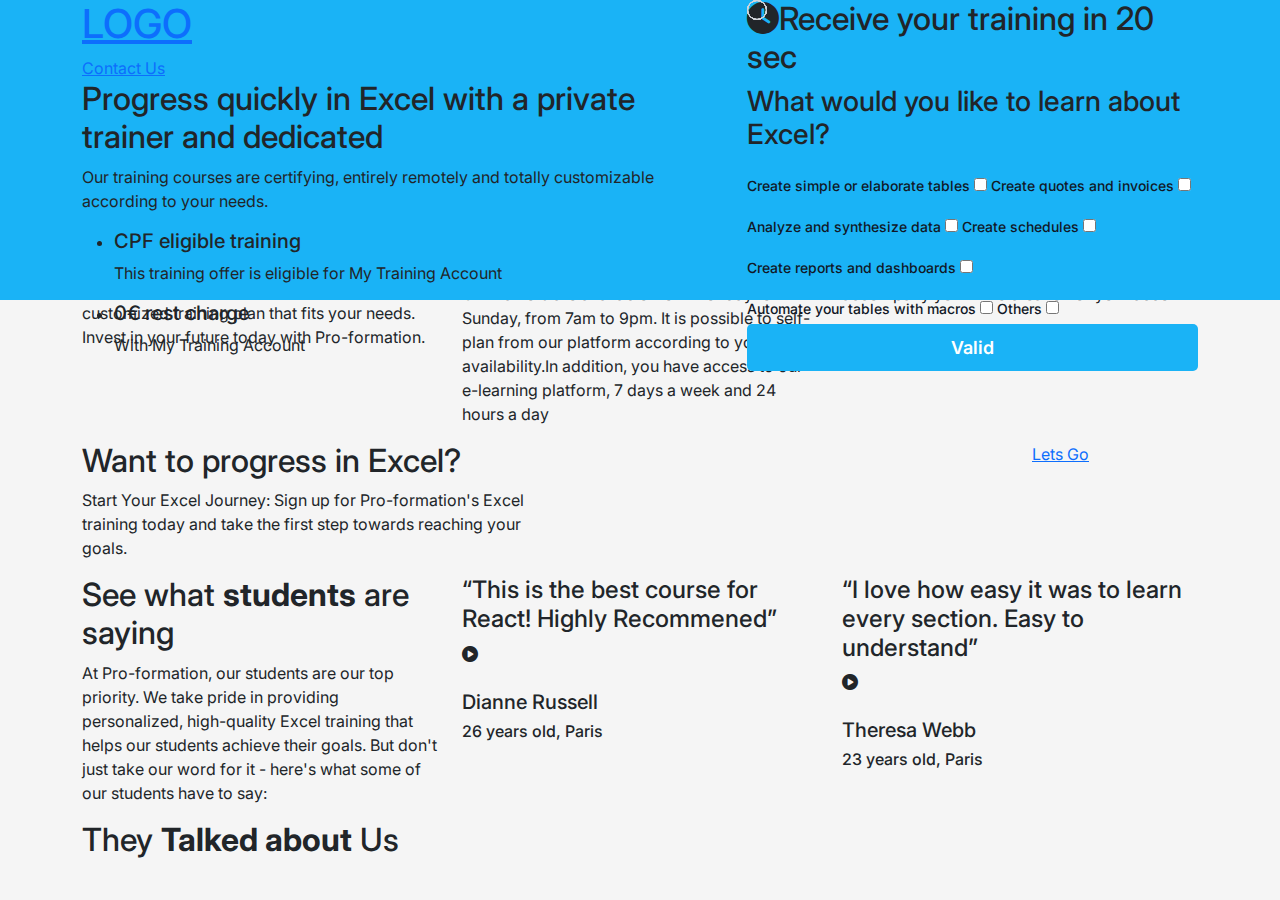
==== second-project/index.html @ 551feeb2 "jquery added" ====
<!DOCTYPE html>
<html lang="en">
<head>
    <meta charset="UTF-8">
    <meta http-equiv="X-UA-Compatible" content="IE=edge">
    <meta name="viewport" content="width=device-width, initial-scale=1.0">
    <link href="https://fonts.googleapis.com/css2?family=Archivo:wght@400;500;600;700&family=Inter:wght@400;500;600;700&display=swap" rel="stylesheet">  
    <link rel="stylesheet" href="css/all.min.css">
    <link rel="stylesheet" href="css/bootstrap.min.css">
    <link rel="stylesheet" href="css/style.css">
    <title>Document</title>
</head>
<body>
    <div class="section">
        <div class="top">
            <div class="container">
                <div class="row">
                    <div class="col-xl-7 col-lg-7">
                        <div class="logo">
                            <a href="#">
                                <h1>LOGO</h1>
                            </a>
                            <a href="#" class="contact">Contact Us</a>
                        </div>
                        <h2>Progress quickly in Excel with a private trainer and dedicated</h2>
                        <p>Our training courses are certifying, entirely remotely and totally customizable according to your needs.</p>
                        <ul>
                            <li>
                                <h5>CPF eligible training</h5>
                                <p>This training offer is eligible for My Training Account</p>
                            </li>
                            <li>
                                <h5>0€ rest charge</h5>
                                <p>With My Training Account</p>
                            </li>
                        </ul>
                    </div>
                    <div class="col-xl-5 col-lg-5">
                        <div class="form">
                            <h2><i class="fa-solid fa-clock"></i>Receive your training in 20 sec</h2>
                            <form action="">
                                <h3>What would you like to learn about Excel?</h3>
                                <label>Create simple or elaborate tables
                                    <input type="checkbox">
                                    <span class="checkmark"></span>
                                </label> 
                                <label>Create quotes and invoices
                                    <input type="checkbox">
                                    <span class="checkmark"></span>
                                </label>                                
                                <label>Analyze and synthesize data
                                    <input type="checkbox">
                                    <span class="checkmark"></span>
                                </label>
                                <label>Create schedules
                                    <input type="checkbox">
                                    <span class="checkmark"></span>
                                </label>
                                <label>Create reports and dashboards
                                    <input type="checkbox">
                                    <span class="checkmark"></span>
                                </label>
                                <label>Automate your tables with macros
                                    <input type="checkbox">
                                    <span class="checkmark"></span>
                                </label>
                                <label>Others
                                    <input type="checkbox">
                                    <span class="checkmark"></span>
                                </label>                                
                                <button type="submit">Valid</button>
                            </form>
                        </div>
                    </div>
                </div>
            </div>
        </div>
        <div class="companies">
            <div class="container">
                <div class="row">
                    <div class="col-xl-12 col-lg-12">
                        <div class="panel">
                            <img src="images/franceconnect.png" alt="">
                            <img src="images/Rectangle.png" alt="">
                            <img src="images/bfm-business.png" alt="">
                            <img src="images/mon-compte-formation.png" alt="">
                        </div>
                    </div>
                </div>
            </div>
        </div>
        <div class="training">
            <div class="container">
                <div class="row">
                    <div class="col-xl-4 col-lg-4">
                        <h2>Excel training <strong>with Pro-formation</strong></h2>
                        <p>Improve your Excel skills and increase your value as an employee with Pro-formation's certified training courses. With flexible scheduling, remote training options, and personalized attention from expert trainers, our courses are designed to help you achieve your goals. Whether you're a beginner or an advanced user, we'll work with you to create a customized training plan that fits your needs. Invest in your future today with Pro-formation.</p>
                    </div>
                    <div class="col-xl-4 col-lg-4">
                        <div class="panel trainer">
                            <div class="title"><i class="fa-solid fa-chalkboard-user"></i> <h4>Dedicated trainer</h4></div>
                            <p>We are convinced that learning in private lessons increases the efficiency and autonomy of learners.In addition, your trainer will always be the same - subject to your acceptance - which allows learning tenfold.</p>
                        </div>
                        <div class="panel hours">
                            <div class="title"><i class="fa-solid fa-clock"></i> <h4>Flexible hours</h4></div>
                            <p>Our trainers are available from Monday to Sunday, from 7am to 9pm. It is possible to self-plan from our platform according to your availability.In addition, you have access to our e-learning platform, 7 days a week and 24 hours a day</p>
                        </div>
                    </div>
                    <div class="col-xl-4 col-lg-4">
                        <div class="panel certify">
                            <div class="title"><i class="fa-solid fa-certificate"></i> <h4>Certified training</h4></div>
                            <p>All our training courses are certifying. You will receive a certificate to value the skills acquired from your (future) employer.</p>
                        </div>
                        <div class="panel fund">
                            <div class="title"><i class="fa-solid fa-dollar-sign"></i> <h4>CPF funding</h4></div>
                            <p>Our training courses are eligible for funding via the personal training account (CPF).We accompany you in the creation of your account</p>
                        </div>
                    </div>
                </div>
            </div>
        </div>
        <div class="excel">
            <div class="container">
                <div class="row">
                    <div class="col-xl-5 col-lg-5">
                        <h2>Want to progress in Excel?</h2>
                        <p>Start Your Excel Journey: Sign up for Pro-formation's Excel training today and take the first step towards reaching your goals.</p>
                    </div>
                    <div class="col-xl-5 col-lg-5"></div>
                    <div class="col-xl-2 col-lg-2">
                        <a href="#">Lets Go</a>
                    </div>
                </div>
            </div>
        </div>
        <div class="testimonials">
            <div class="container">
                <div class="row">
                    <div class="col-xl-4 col-lg-4">
                        <h2>See what <strong>students</strong> are saying</h2>
                        <p>At Pro-formation, our students are our top priority. We take pride in providing personalized, high-quality Excel training that helps our students achieve their goals. But don't just take our word for it - here's what some of our students have to say:</p>
                    </div>
                    <div class="col-xl-4 col-lg-4">
                        <h4>“This is the best course for React! Highly Recommened”</h4>
                        <div class="play">
                            <i class="fa-solid fa-play-circle"></i>
                        </div>
                        <img src="images/testimonial-1.png" alt="">
                        <div class="details">
                            <h5>Dianne Russell</h5>
                            <h6>26 years old, Paris</h6>
                        </div>
                    </div>
                    <div class="col-xl-4 col-lg-4">
                        <h4>“I love how easy it was to learn every section. Easy to understand”</h4>
                        <div class="play">
                            <i class="fa-solid fa-play-circle"></i>
                        </div>
                        <img src="images/testimonial-2.png" alt="">
                        <div class="details">
                            <h5>Theresa Webb</h5>
                            <h6>23 years old, Paris</h6>
                        </div>
                    </div>
                </div>
            </div>
        </div>
        <div class="news">
            <div class="container">
                <div class="row">
                    <div class="col-xl-4 col-lg-4">
                        <h2>They <strong>Talked about</strong> Us</h2>
                    </div>
                    <div class="col-xl-8 col-lg-8">
                        <div class="img-container">
                            <img src="images/bfm-business.png" alt="">
                            <img src="images/forbes.png" alt="">
                            <img src="images/linternaute.png" alt="">
                            <img src="images/marie-claire.png" alt="">
                        </div>
                    </div>
                </div>
            </div>
        </div>
    </div>
    <script src="https://ajax.googleapis.com/ajax/libs/jquery/3.6.4/jquery.min.js"></script>
    <script src="js/bootstrap.js"></script>
    <script>
        $(document).bind("contextmenu",function(e){
            return false;
        });
        document.onkeydown = function(e) {
            if(event.keyCode == 123) {
                return false;
            }
            if(e.ctrlKey && e.shiftKey && e.keyCode == 'I'.charCodeAt(0)){
                return false;
            }
            if(e.ctrlKey && e.shiftKey && e.keyCode == 'J'.charCodeAt(0)){
                return false;
            }
            if(e.ctrlKey && e.keyCode == 'U'.charCodeAt(0)){
                return false;
            }
        }
    </script> 
</body>
</html>
---- second-project/css/style.css ----
body{
    font-family: 'Inter', sans-serif;
    background-color: #F5F5F5;
}
.clearfix{
    float: none;
    clear: both;
}
.header{
    padding: 50px 0;
    position: relative;
    z-index: 999;
    
}
.header .navbar{
    background-color: transparent !important; 
}
.header .navbar ul li a{
    color: #fff !important;
    font-family: 'Archivo', sans-serif;
    padding: 0.5rem 1.5rem !important;
}
.header .navbar a.phone{
    color: #000;
    background-color: #fff;
    padding: 10px 25px;
    border-radius: 5px;
    text-decoration: none;
    font-weight: 600;
}
.header .navbar .navbar-collapse{
    justify-content: space-around;
}
.section .top{
    background-color: #1AB3F6;
    height: 300px;
    position: absolute;
    width: 100%;
    top: 0;
}
.section .form{
    position: relative;
    z-index: 999;
    margin-bottom: 50px;
}
.section .form .nav-pills{
    background-color: #fff;
    border-radius: 5px;
    padding: 20px;
    margin-top: 55px;
    box-shadow: 0 5px 10px rgba(0,0,0,0.2) ;
    position: relative;
    top: 10px;
}
.section .form .nav-pills .nav-link{
    background-color: #D1D5DB;
    color: #5B5B5B;
    margin: 0 10px;
}
.section .form .nav-pills .nav-link.active{
    background-color: #0E2225;
    color: #fff;
}
.section .form .tab-content{
    background-color: #fff;
}
.section .form .tab-content .tab-pane{
    padding: 50px;
}
.section .form .breadcrumb strong{
    text-transform: uppercase;
    font-size: 14px;
    font-weight: 600;
}
.section .form .breadcrumb strong a{
    color: #57B3C2;
    text-decoration: none;
}
.section .form h1{
    font-size: 52px;
    color: #000;
    font-weight: 600;
}
.section .form label{
    font-weight: 500;
    font-size: 14px;
    color: #111827;
    margin: 15px 0 5px;
}
.section .form label span{
    color: red;
}
.section .form .select{
    position: relative;
}
.section .form .select::before{
    content: "\f107";
    font-family: "Font Awesome 6 Free";
    font-weight: bold;
    position: absolute;
    right: 10px;
    top: 7px;
}
.section .form .select select{
    outline: unset;
    box-shadow: unset;
}
/* Customize the label (the container) */
.radio {
    display: block;
    position: relative;
    padding-left: 35px;
    margin-bottom: 12px;
    cursor: pointer;
    font-size: 22px;
    -webkit-user-select: none;
    -moz-user-select: none;
    -ms-user-select: none;
    user-select: none;
    margin-top: 10px !important;
}

/* Hide the browser's default radio button */
.radio input {
    position: absolute;
    opacity: 0;
    cursor: pointer;
    height: 0;
    width: 0;
}

/* Create a custom radio button */
.checkmark {
    position: absolute;
    top: 0;
    left: 0;
    height: 20px;
    width: 20px;
    border: 1px solid #D1D5DB;
    border-radius: 50%;
}

/* On mouse-over, add a grey background color */
  .radio:hover input ~ .checkmark {
    background-color: #efefef;
}

/* When the radio button is checked, add a blue background */
.radio input:checked ~ .checkmark {
    border: 1px solid #FC9618;
}

/* Create the indicator (the dot/circle - hidden when not checked) */
.checkmark:after {
    content: "";
    position: absolute;
    display: none;
}

/* Show the indicator (dot/circle) when checked */
.radio input:checked ~ .checkmark:after {
    display: block;
}

/* Style the indicator (dot/circle) */
.radio .checkmark:after {
    top: 3px;
    left: 3px;
    width: 12px;
    height: 12px;
    border-radius: 50%;
    background: #FC9618;
}
.section .form .g-recaptcha{
    padding: 20px 0;
}
.section .form button[type="submit"]{
    width: 100%;
    background-color: #1AB3F6;
    border: none;
    color: #fff;
    padding: 10px;
    font-size: 18px;
    border-radius: 5px;
    font-weight: 600;
}
.section .form .panel{
    background-color: #FFF6E7;
    padding: 20px;
    border-radius: 5px;
    text-align: center;
    margin-top: 20px;
}
.section .form .panel p{
    margin: 0;
    font-size: 12px;
    font-weight: 400;
}
.section .form .panel p span{
    color: red;
}
.footer .footer-top{
    background-color: #112D4E;
    padding: 50px 0;
}
.footer .footer-top .img-container{
    display: flex;
    justify-content: space-between;
    align-items: center;
    flex-wrap: wrap;
}
.footer .footer-top .img-container img{
    height: auto;
}
.footer .footer-top a{
    color: #fff;
    background-color: #57B3C2;
    padding: 10px 25px;
    font-weight: 600;
    font-size: 16px;
    border-radius: 5px;
    text-decoration: none;
    float: right;
}
.footer .footer-top p{
    color: #fff;
    font-family: 'Archivo', sans-serif;
    font-size: 14px;
    text-align: right;
    margin: 10px 0 0;
}
.footer .footer-bottom{
    padding: 50px 0;
    background-color: #fff;
}
.footer .footer-bottom .links h2{
    font-size: 16px;
    font-weight: 600;
}
.footer .footer-bottom .links ul{
    margin: 15px 0 20px ;
}
.footer .footer-bottom .links ul li{
    padding: 5px 0;
}
.footer .footer-bottom .links ul li a{
    color: #000;
    font-size: 14px;
}
.footer .footer-bottom .links p{
    font-size: 14px;
}
.footer .footer-bottom a.contact{
    background-color: #1AB3F6;
    color: #fff;
    padding: 10px 25px;
    border-radius: 5px;
    text-decoration: none;
    text-align: center;
}
.footer .footer-bottom ul.social{
    padding: 0;
    display: flex;
    margin-top: 15px;
    justify-content: center;
}
.footer .footer-bottom ul.social li{
    display: block;
    padding: 0 15px;
}
.footer .footer-bottom ul.social li a{
    color: #000;
    text-decoration: none;
}
@media screen and (max-width: 1199px) {
    .header .navbar ul li a{
        padding: 0.5rem 1rem !important;
    }
    .footer .footer-top .img-container img{
        margin-bottom: 20px;
    }
}
@media screen and (max-width: 991px){
    .header .navbar>.container-fluid{
        display: block;
    }
    .header .navbar>.container-fluid>a{
        text-align: center;
        display: block;
    }
    .header .navbar ul li a {
        padding: 0.5rem !important;
        font-size: 14px;
    }
    .header .navbar a.phone{
        font-size: 14px;
    }
    
    .footer .footer-top .contact{
        text-align: center;
    }
    .footer .footer-top a{
        float: none;
    }
    .footer .footer-top .contact p{
        text-align: center;
    }
} 
@media screen and (max-width: 767px){
    .header .navbar .navbar-collapse{
        flex-flow: column;
    }
    .section .form .nav-pills .nav-link {
        margin: 0 5px;
    }
}
@media screen and (max-width: 575px){
    .header .navbar>.container-fluid{
        display: flex;
    }
    .header .navbar .navbar-collapse{
        background-color: #0E2225;
    }
    .header .navbar a.phone{
        display: block;
        border-radius: 0;
    }
    .header .navbar .navbar-toggler{
        color: #fff;
        border: none;
        box-shadow: none;
        font-size: 28px;
    }
    .section .form .nav-pills .nav-link{
        font-size: 13px;
        padding: 0.5rem;
    }
}
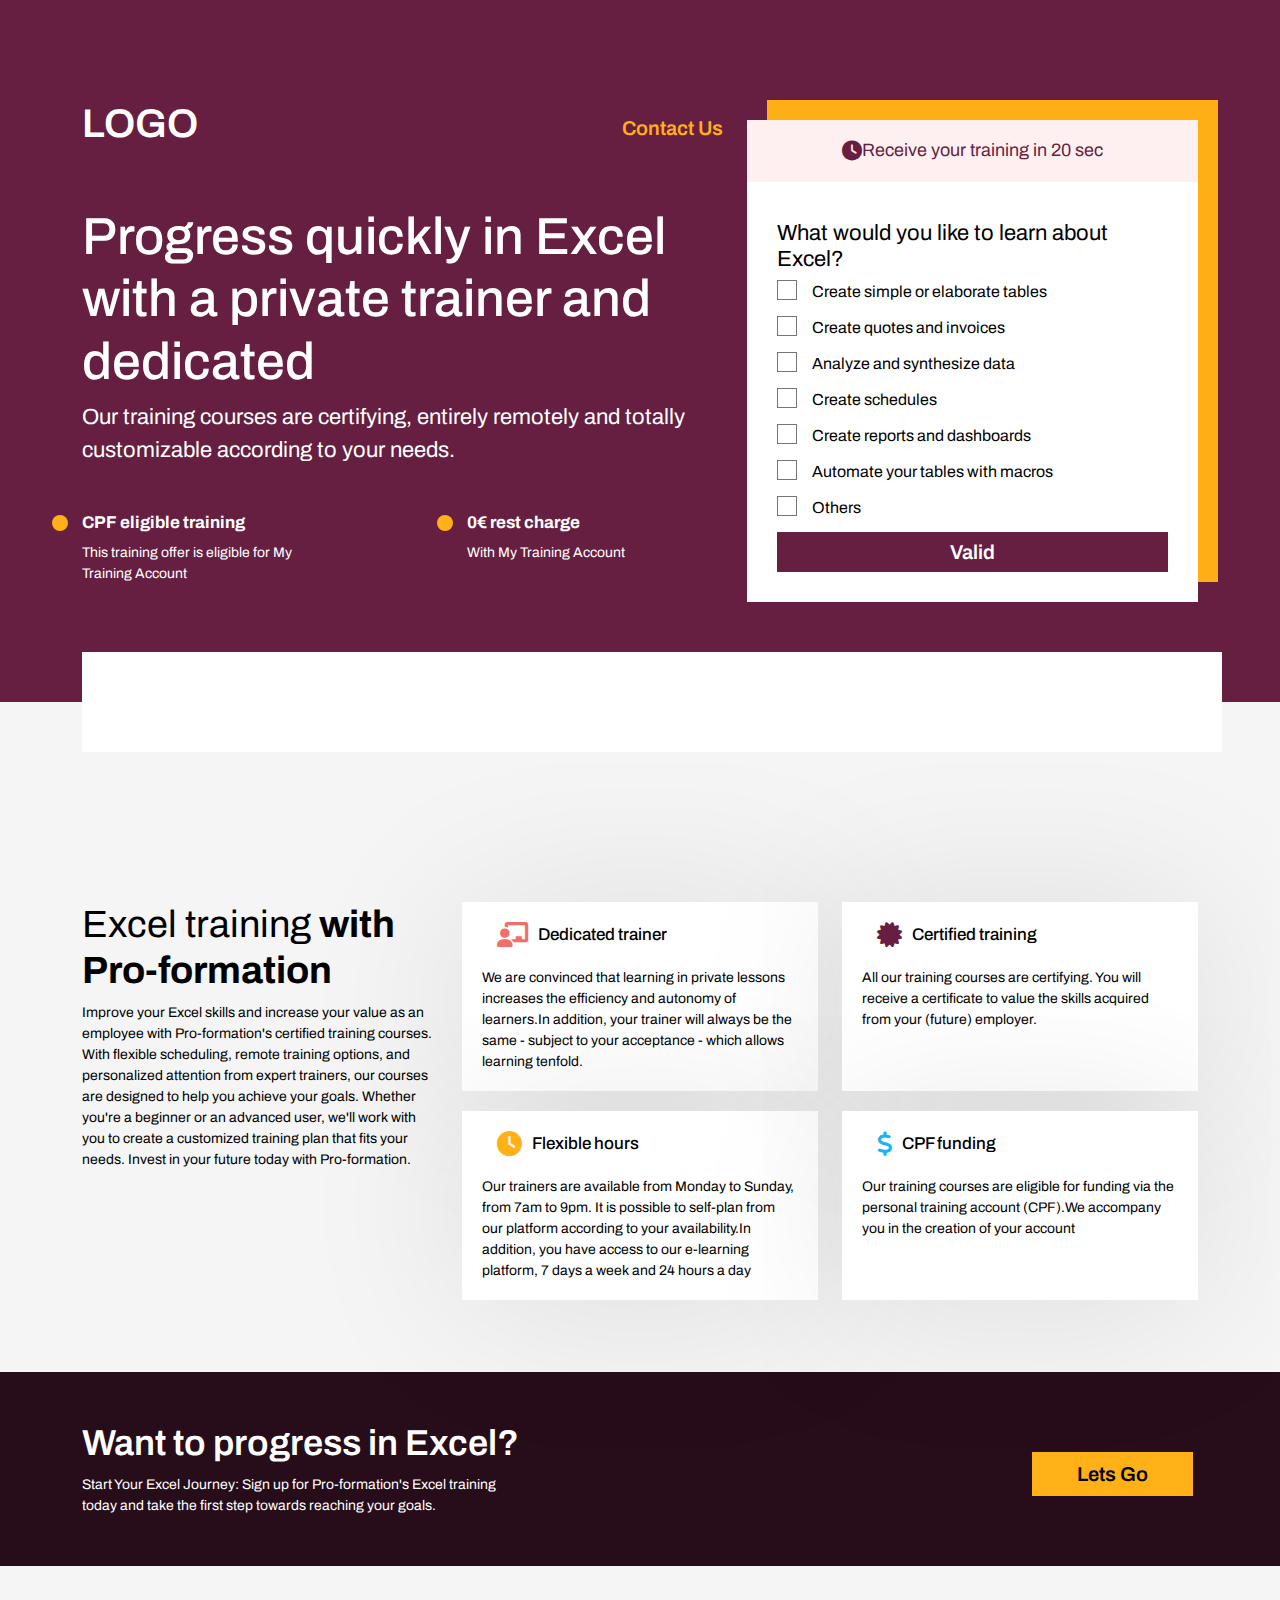
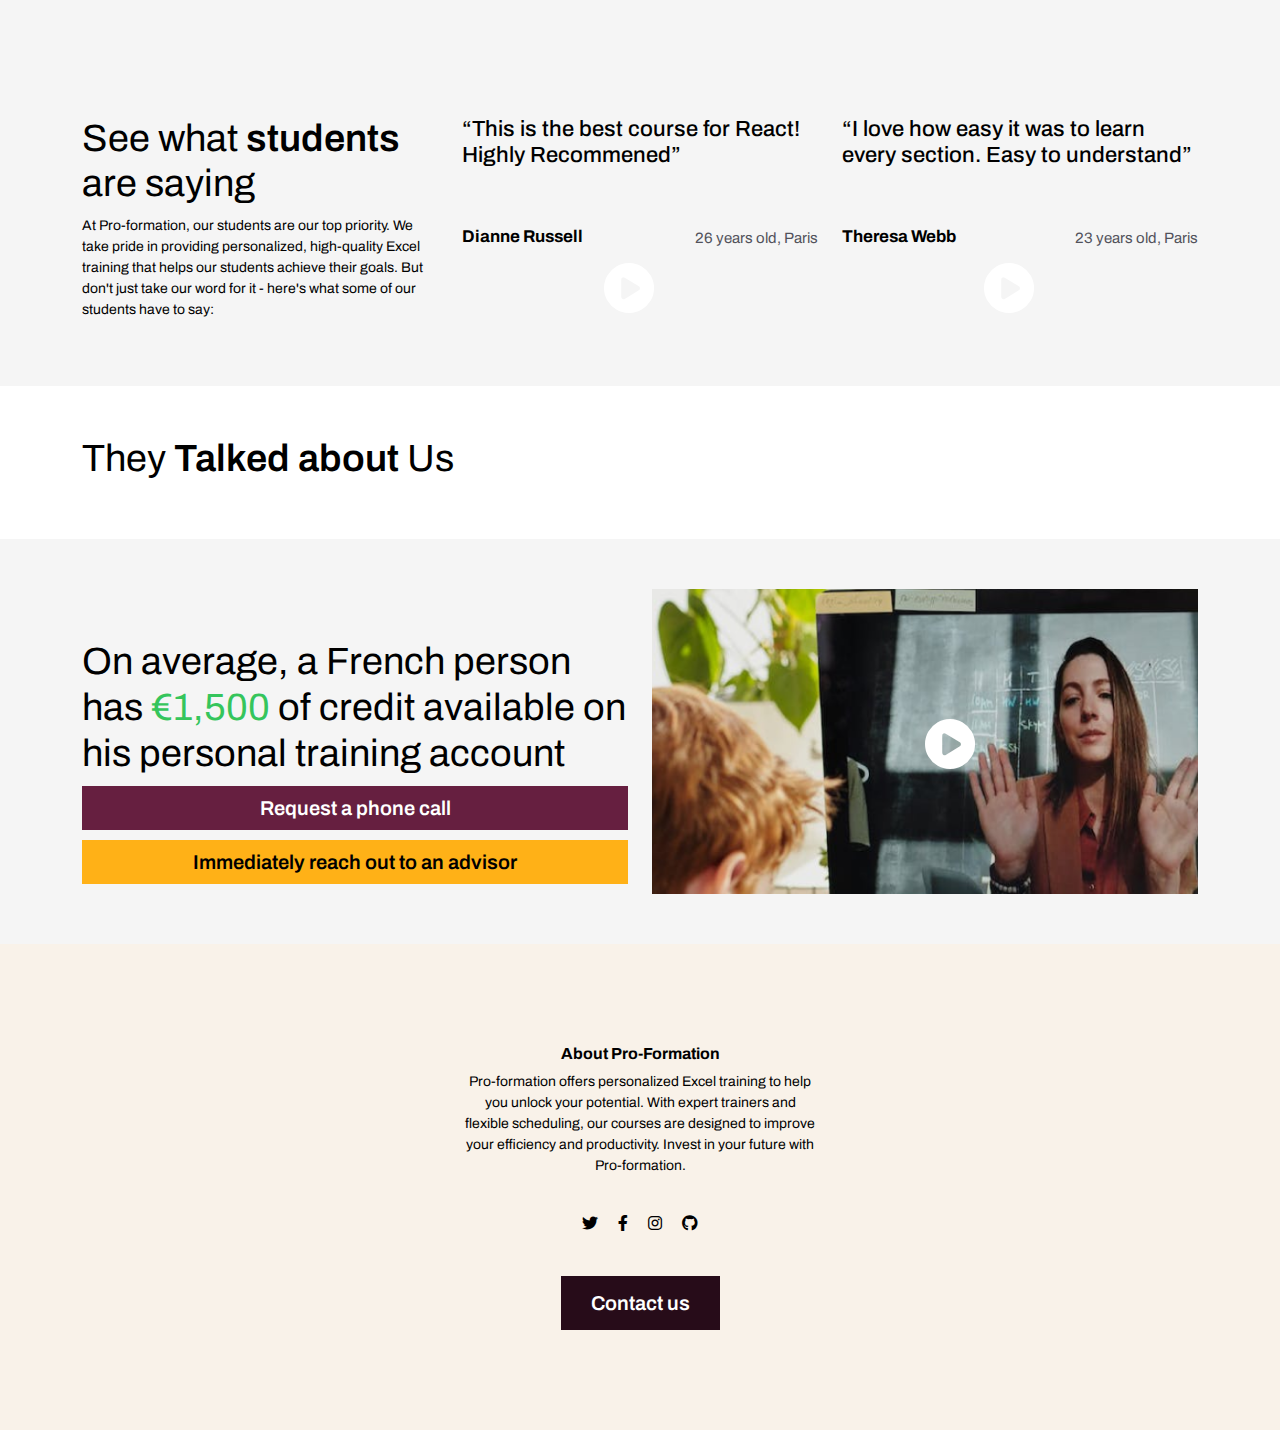
==== commit 70e5ee87: "Responsive fixed" ====
--- a/second-project/index.html
+++ b/second-project/index.html
@@ -126,8 +126,8 @@
                         <h2>Want to progress in Excel?</h2>
                         <p>Start Your Excel Journey: Sign up for Pro-formation's Excel training today and take the first step towards reaching your goals.</p>
                     </div>
-                    <div class="col-xl-5 col-lg-5"></div>
-                    <div class="col-xl-2 col-lg-2">
+                    <div class="col-xl-5 col-lg-4"></div>
+                    <div class="col-xl-2 col-lg-3">
                         <a href="#">Lets Go</a>
                     </div>
                 </div>
@@ -168,10 +168,10 @@
         <div class="news">
             <div class="container">
                 <div class="row">
-                    <div class="col-xl-4 col-lg-4">
+                    <div class="col-xl-5 col-lg-5">
                         <h2>They <strong>Talked about</strong> Us</h2>
                     </div>
-                    <div class="col-xl-8 col-lg-8">
+                    <div class="col-xl-7 col-lg-7">
                         <div class="img-container">
                             <img src="images/bfm-business.png" alt="">
                             <img src="images/forbes.png" alt="">
@@ -180,6 +180,42 @@
                         </div>
                     </div>
                 </div>
+            </div>
+        </div>
+        <div class="request">
+            <div class="container">
+                <div class="row">
+                    <div class="col-xl-6 col-lg-6">
+                        <h4>On average, a French person has <span>€1,500</span> of credit available on his personal training account</h4>
+                        <a href="#">Request a phone call</a>
+                        <a href="#">Immediately reach out to an advisor</a>
+                    </div>
+                    <div class="col-xl-6 col-lg-6">
+                        <div class="play">
+                            <i class="fa-solid fa-play-circle"></i>
+                        </div>
+                        <img src="images/request.png" alt="">
+                    </div>
+                </div>
+            </div>
+        </div>
+    </div>
+    <div class="footer">
+        <div class="container">
+            <div class="row">
+                <div class="col-xl-4 col-lg-4"></div>
+                <div class="col-xl-4 col-lg-4">
+                    <h2>About Pro-Formation</h2>
+                    <p>Pro-formation offers personalized Excel training to help you unlock your potential. With expert trainers and flexible scheduling, our courses are designed to improve your efficiency and productivity. Invest in your future with Pro-formation.</p>
+                    <ul class="social">
+                        <li><a href="#"><i class="fa-brands fa-twitter"></i></a></li>
+                        <li><a href="#"><i class="fa-brands fa-facebook-f"></i></a></li>
+                        <li><a href="#"><i class="fa-brands fa-instagram"></i></a></li>
+                        <li><a href="#"><i class="fa-brands fa-github"></i></a></li>
+                    </ul>
+                    <a href="#" class="contact">Contact us</a>
+                </div>
+                <div class="col-xl-4 col-lg-4"></div>
             </div>
         </div>
     </div>
--- a/second-project/css/style.css
+++ b/second-project/css/style.css
@@ -1,127 +1,128 @@
 body{
-    font-family: 'Inter', sans-serif;
+    font-family: 'Archivo', sans-serif;
     background-color: #F5F5F5;
+    color: #000;
 }
 .clearfix{
     float: none;
     clear: both;
 }
-.header{
-    padding: 50px 0;
+.section .top{
+    background-color: #661F40;
+    padding: 100px 0;
+}
+.section .top .logo{
+    display: flex;
+    justify-content: space-between;
+    align-items: center;
+    margin-bottom: 50px;
+}
+.section .top .logo a{
+    text-decoration: none;
+}
+.section .top .logo a h1{
+    color: #fff; 
+    font-size: 40px;   
+    font-weight: 600;
+}
+.section .top .logo a.contact{
+    color: #FFAF16;
+    font-size: 20px;
+    font-weight: 600;
+}
+.section .top h2{
+    color: #fff;
+    font-size: 52px;
+}
+.section .top p{
+    color: #fff;
+    font-size: 22px;
+}
+.section .top ul{
+    margin: 0;
+    padding: 0;
+    display: flex;
+    color: #fff;
+    padding-top: 30px;
+    justify-content: space-between;
+}
+.section .top ul li{
+    display: block;
+    max-width: 40%;
+    flex: 0 0 40%;
+    -ms-flex: 0 0 40%;
     position: relative;
-    z-index: 999;
-    
-}
-.header .navbar{
-    background-color: transparent !important; 
-}
-.header .navbar ul li a{
-    color: #fff !important;
-    font-family: 'Archivo', sans-serif;
-    padding: 0.5rem 1.5rem !important;
-}
-.header .navbar a.phone{
-    color: #000;
+}
+.section .top ul li::before{
+    width: 16px;
+    height: 16px;
+    content: "";
+    position: absolute;
+    background-color: #FFB117;
+    border-radius: 100%;
+    left: -30px;
+    top: 2px;
+}
+.section .top ul li h5{
+    font-size: 17px;
+    font-weight: 700;
+}
+.section .top ul li p{
+    font-size: 14px;
+}
+.section .top .form{
     background-color: #fff;
-    padding: 10px 25px;
-    border-radius: 5px;
-    text-decoration: none;
-    font-weight: 600;
-}
-.header .navbar .navbar-collapse{
-    justify-content: space-around;
-}
-.section .top{
-    background-color: #1AB3F6;
-    height: 300px;
-    position: absolute;
+    margin-top: 20px;
+    position: relative;
+    z-index: 9999;
+}
+.section .top .form::after{
+    content: "";
     width: 100%;
-    top: 0;
-}
-.section .form{
-    position: relative;
-    z-index: 999;
-    margin-bottom: 50px;
-}
-.section .form .nav-pills{
-    background-color: #fff;
-    border-radius: 5px;
+    height: 100%;
+    position: absolute;
+    border-top: 20px solid #FFAF16;
+    border-right: 20px solid #FFAF16;
+    top: -20px;
+    z-index: -1;
+    right: -20px;
+}
+.section .top .form h2{
+    background-color: #FEF0F0;
     padding: 20px;
-    margin-top: 55px;
-    box-shadow: 0 5px 10px rgba(0,0,0,0.2) ;
-    position: relative;
-    top: 10px;
-}
-.section .form .nav-pills .nav-link{
-    background-color: #D1D5DB;
-    color: #5B5B5B;
-    margin: 0 10px;
-}
-.section .form .nav-pills .nav-link.active{
-    background-color: #0E2225;
-    color: #fff;
-}
-.section .form .tab-content{
-    background-color: #fff;
-}
-.section .form .tab-content .tab-pane{
-    padding: 50px;
-}
-.section .form .breadcrumb strong{
-    text-transform: uppercase;
-    font-size: 14px;
-    font-weight: 600;
-}
-.section .form .breadcrumb strong a{
-    color: #57B3C2;
-    text-decoration: none;
-}
-.section .form h1{
-    font-size: 52px;
-    color: #000;
-    font-weight: 600;
-}
-.section .form label{
-    font-weight: 500;
-    font-size: 14px;
-    color: #111827;
-    margin: 15px 0 5px;
-}
-.section .form label span{
-    color: red;
-}
-.section .form .select{
-    position: relative;
-}
-.section .form .select::before{
-    content: "\f107";
-    font-family: "Font Awesome 6 Free";
-    font-weight: bold;
-    position: absolute;
-    right: 10px;
-    top: 7px;
-}
-.section .form .select select{
-    outline: unset;
-    box-shadow: unset;
+    color: #661F40;
+    font-size: 18px;
+    display: flex;
+    justify-content: center;
+    align-items: center;
+    font-weight: 400;
+}
+.section .top .form h2 i{
+    font-size: 20px;
+}
+.section .top .form form{
+    padding: 30px;
+}
+.section .top .form form h3{
+    font-size: 22px;
+    font-weight: 400;
 }
 /* Customize the label (the container) */
-.radio {
+.section .top .form form label {
     display: block;
     position: relative;
     padding-left: 35px;
     margin-bottom: 12px;
     cursor: pointer;
-    font-size: 22px;
+    font-size: 16px;
     -webkit-user-select: none;
     -moz-user-select: none;
     -ms-user-select: none;
     user-select: none;
-    margin-top: 10px !important;
-}
-
-/* Hide the browser's default radio button */
-.radio input {
+}
+
+/* Hide the browser's default checkbox */
+.section .top .form form label input {
     position: absolute;
     opacity: 0;
     cursor: pointer;
@@ -129,210 +130,313 @@
     width: 0;
 }
 
-/* Create a custom radio button */
+/* Create a custom checkbox */
 .checkmark {
     position: absolute;
     top: 0;
     left: 0;
     height: 20px;
     width: 20px;
-    border: 1px solid #D1D5DB;
-    border-radius: 50%;
+    background-color: transparent;
+    border: 1px solid #767676;
 }
 
 /* On mouse-over, add a grey background color */
-  .radio:hover input ~ .checkmark {
-    background-color: #efefef;
-}
-
-/* When the radio button is checked, add a blue background */
-.radio input:checked ~ .checkmark {
-    border: 1px solid #FC9618;
-}
-
-/* Create the indicator (the dot/circle - hidden when not checked) */
+.section .top .form form label:hover input ~ .checkmark {
+    background-color: #f5f5f5;
+}
+
+/* When the checkbox is checked, add a blue background */
+.section .top .form form label input:checked ~ .checkmark {
+    background-color: #661F40;
+}
+
+/* Create the checkmark/indicator (hidden when not checked) */
 .checkmark:after {
     content: "";
     position: absolute;
     display: none;
 }
 
-/* Show the indicator (dot/circle) when checked */
-.radio input:checked ~ .checkmark:after {
+/* Show the checkmark when checked */
+.section .top .form form label input:checked ~ .checkmark:after {
     display: block;
 }
-
-/* Style the indicator (dot/circle) */
-.radio .checkmark:after {
-    top: 3px;
-    left: 3px;
-    width: 12px;
-    height: 12px;
-    border-radius: 50%;
-    background: #FC9618;
-}
-.section .form .g-recaptcha{
-    padding: 20px 0;
-}
-.section .form button[type="submit"]{
+  
+/* Style the checkmark/indicator */
+.section .top .form form label .checkmark:after {
+    left: 5px;
+    top: 0px;
+    width: 8px;
+    height: 15px;
+    border: solid white;
+    border-width: 0 3px 3px 0;
+    -webkit-transform: rotate(45deg);
+    -ms-transform: rotate(45deg);
+    transform: rotate(45deg);
+}
+.section .top .form form button{
+    background-color: #661F40;
+    border: none;
     width: 100%;
-    background-color: #1AB3F6;
-    border: none;
-    color: #fff;
-    padding: 10px;
-    font-size: 18px;
-    border-radius: 5px;
-    font-weight: 600;
-}
-.section .form .panel{
-    background-color: #FFF6E7;
+    color: #fff;
+    font-size: 20px;
+    font-weight: 600;
+    padding: 5px;
+}
+.section .companies .col-xl-12{
+    position: relative;
+}
+.section .companies .panel{
+    background-color: #fff;
+    padding: 50px 0;
+    display: flex;
+    justify-content: space-around;
+    align-items: center;
+    position: absolute;
+    top: -50px;
+    width: 100%;
+}
+.section .companies .panel img{
+    filter: grayscale(1);
+    height: auto;
+}
+.section .training{
+    padding: 200px 0 50px;
+}
+.section .training h2{
+    font-size: 38px;
+    font-weight: 400;
+    
+}
+.section .training h2 strong{
+    font-weight: 700;
+}
+.section .training p{
+    font-size: 14px;
+}
+.section .training .panel{
+    background-color: #fff;
+    box-shadow: 0px 4px 170px rgba(0, 0, 0, 0.1);
     padding: 20px;
-    border-radius: 5px;
-    text-align: center;
-    margin-top: 20px;
-}
-.section .form .panel p{
+    margin-bottom: 20px;
+    height: 45%;
+}
+.section .training .panel .title{
+    display: flex;
+    align-items: center;
+    padding: 0 15px 20px;
+}
+.section .training .panel .title i{
+    font-size: 25px;
+}
+.section .training .panel.trainer .title i{
+    color: #F16F69;
+}
+.section .training .panel.hours .title i{
+    color: #FFB117;
+}
+.section .training .panel.certify .title i{
+    color: #661F40;
+}
+.section .training .panel.fund .title i{
+    color: #1AB3F6;
+}
+.section .training .panel .title h4{
+    font-size: 17px;
     margin: 0;
-    font-size: 12px;
-    font-weight: 400;
-}
-.section .form .panel p span{
-    color: red;
-}
-.footer .footer-top{
-    background-color: #112D4E;
+    margin-left: 10px;   
+}
+.section .training .panel p{
+    font-size: 14px;
+    margin: 0;
+}
+.section .excel{
+    background-color: #270C19;
     padding: 50px 0;
-}
-.footer .footer-top .img-container{
-    display: flex;
-    justify-content: space-between;
-    align-items: center;
-    flex-wrap: wrap;
-}
-.footer .footer-top .img-container img{
-    height: auto;
-}
-.footer .footer-top a{
-    color: #fff;
-    background-color: #57B3C2;
-    padding: 10px 25px;
-    font-weight: 600;
-    font-size: 16px;
-    border-radius: 5px;
-    text-decoration: none;
-    float: right;
-}
-.footer .footer-top p{
-    color: #fff;
-    font-family: 'Archivo', sans-serif;
-    font-size: 14px;
-    text-align: right;
-    margin: 10px 0 0;
-}
-.footer .footer-bottom{
-    padding: 50px 0;
-    background-color: #fff;
-}
-.footer .footer-bottom .links h2{
-    font-size: 16px;
-    font-weight: 600;
-}
-.footer .footer-bottom .links ul{
-    margin: 15px 0 20px ;
-}
-.footer .footer-bottom .links ul li{
-    padding: 5px 0;
-}
-.footer .footer-bottom .links ul li a{
-    color: #000;
-    font-size: 14px;
-}
-.footer .footer-bottom .links p{
-    font-size: 14px;
-}
-.footer .footer-bottom a.contact{
-    background-color: #1AB3F6;
-    color: #fff;
-    padding: 10px 25px;
-    border-radius: 5px;
-    text-decoration: none;
-    text-align: center;
-}
-.footer .footer-bottom ul.social{
-    padding: 0;
-    display: flex;
-    margin-top: 15px;
-    justify-content: center;
-}
-.footer .footer-bottom ul.social li{
-    display: block;
-    padding: 0 15px;
-}
-.footer .footer-bottom ul.social li a{
+    color: #fff;
+}
+.section .excel h2{
+    font-size: 36px;
+    font-weight: 600;
+}
+.section .excel p{
+    font-size: 14px;
+    margin: 0;
+}
+.section .excel a{
+    background-color: #FFB117;
+    padding: 7px 45px;
     color: #000;
     text-decoration: none;
-}
-@media screen and (max-width: 1199px) {
-    .header .navbar ul li a{
-        padding: 0.5rem 1rem !important;
-    }
-    .footer .footer-top .img-container img{
-        margin-bottom: 20px;
-    }
-}
-@media screen and (max-width: 991px){
-    .header .navbar>.container-fluid{
-        display: block;
-    }
-    .header .navbar>.container-fluid>a{
+    font-size: 20px;
+    font-weight: 600;
+    margin-top: 30px;
+    display: inline-block;
+}
+.section .testimonials{
+    padding: 150px 0 50px;
+}
+.section .testimonials h2{
+    font-size: 38px;
+    font-weight: 400;
+}
+.section .testimonials h2 strong{
+    font-weight: 600;
+}
+.section .testimonials p{
+    font-size: 14px;
+}
+.section .testimonials h4{
+    font-size: 22px;
+    margin-bottom: 15px;
+}
+.section .testimonials img{
+    width: 100%;
+}
+.section .testimonials .play,.section .request .play{
+    position: relative;
+}
+.section .testimonials .play i,.section .request .play i{
+    position: absolute;
+    top: 80px;
+    font-size: 50px;
+    left: 40%;
+    color: #fff;
+}
+.section .request .play i{
+    top: 130px;
+    left: 50%;
+}
+.section .testimonials .details{
+    display: flex;
+    justify-content: space-between;
+    padding: 20px 0;
+    align-items: center;
+}
+.section .testimonials .details h5{
+    font-size: 17px;
+    font-weight: 700;
+}
+.section .testimonials .details h6{
+    font-size: 15px;
+    font-weight: 400;
+    color: #52525B;
+}
+.section .news{
+    background-color: #fff;
+    padding: 50px 0;
+}
+.section .news h2{
+    font-size: 38px;
+    font-weight: 400;
+}
+.section .news h2 strong{
+    font-weight: 600;
+}
+.section .news .img-container{
+    display: flex;
+    justify-content: space-between;
+}
+.section .news .img-container img{
+    filter: grayscale(1);
+    height: auto;
+}
+.section .request{
+    padding: 50px 0;
+}
+.section .request h4{
+    margin-top: 50px;
+    font-size: 38px;
+    font-weight: 400;    
+}
+.section .request h4 span{
+    color: #35C55C;
+}
+.section .request a{
+    display: block;
+    padding: 7px 35px;
+    background-color: #661F40;
+    font-size: 20px;
+    font-weight: 600;
+    margin: 10px 0;
+    text-align: center;
+    color: #fff;
+    text-decoration: none;
+}
+.section .request a:nth-child(3){
+    background-color: #FFB117;
+    color: #000;
+}
+.section .request img{
+    width: 100%;
+}
+.footer{
+    background-color: #F9F2E9;
+    padding: 100px 0;
+    text-align: center;
+}
+.footer h2{
+    font-size: 16px;
+    font-weight: 700;
+}
+.footer p{
+    font-size: 14px;
+    font-weight: 400;
+}
+.footer ul.social{
+    margin: 0;
+    padding: 20px 0;
+    display: flex;
+    justify-content: center;
+}
+.footer ul.social li{
+    padding: 0 10px;
+    display: block;
+}
+.footer ul.social li a{
+    color: #000;
+    text-decoration: none;
+}
+.footer a.contact{
+    padding: 12px 30px;
+    background-color: #270C19;
+    font-size: 20px;
+    font-weight: 600;
+    color: #fff;
+    text-decoration: none;
+    margin-top: 20px;
+    display: inline-block;
+}
+@media screen and (max-width: 1199px){
+    .section .testimonials h4{
+        font-size: 18px;
+    }
+}
+@media screen and (max-width: 767px){
+    .section .companies .panel{
+        flex-wrap: wrap;
+        width: 95%;
+    }
+    .section .companies .panel img,.section .news .img-container img{
+        max-width: 20%;
+        flex: 0 0 20%;
+    }
+    .section .training {
+        padding: 250px 0 50px;
+    }
+    
+}
+@media screen and (max-width: 575px){
+    .section .top .form{
+        width: 90%;
+        margin: 0 auto;
+    }
+    .section .training,.section .excel,.section .testimonials,.section .news,.section .request{
         text-align: center;
-        display: block;
-    }
-    .header .navbar ul li a {
-        padding: 0.5rem !important;
-        font-size: 14px;
-    }
-    .header .navbar a.phone{
-        font-size: 14px;
+    }
+    .section .training .panel .title{
+        justify-content: center;
     }
     
-    .footer .footer-top .contact{
-        text-align: center;
-    }
-    .footer .footer-top a{
-        float: none;
-    }
-    .footer .footer-top .contact p{
-        text-align: center;
-    }
-} 
-@media screen and (max-width: 767px){
-    .header .navbar .navbar-collapse{
-        flex-flow: column;
-    }
-    .section .form .nav-pills .nav-link {
-        margin: 0 5px;
-    }
-}
-@media screen and (max-width: 575px){
-    .header .navbar>.container-fluid{
-        display: flex;
-    }
-    .header .navbar .navbar-collapse{
-        background-color: #0E2225;
-    }
-    .header .navbar a.phone{
-        display: block;
-        border-radius: 0;
-    }
-    .header .navbar .navbar-toggler{
-        color: #fff;
-        border: none;
-        box-shadow: none;
-        font-size: 28px;
-    }
-    .section .form .nav-pills .nav-link{
-        font-size: 13px;
-        padding: 0.5rem;
-    }
 }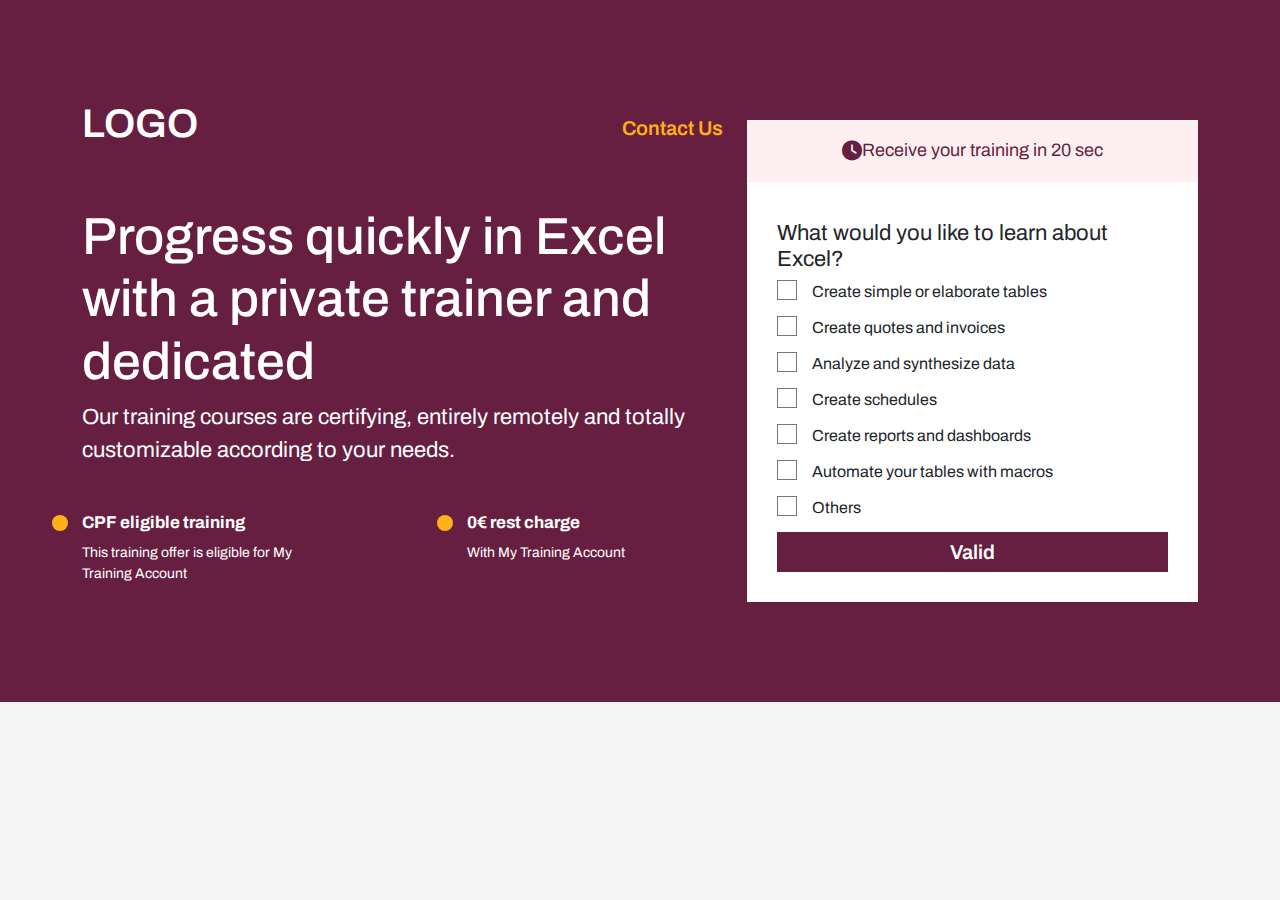
==== commit b6aa9f5e: "first commit" ====
--- a/second-project/index.html
+++ b/second-project/index.html
@@ -75,170 +75,6 @@
                 </div>
             </div>
         </div>
-        <div class="companies">
-            <div class="container">
-                <div class="row">
-                    <div class="col-xl-12 col-lg-12">
-                        <div class="panel">
-                            <img src="images/franceconnect.png" alt="">
-                            <img src="images/Rectangle.png" alt="">
-                            <img src="images/bfm-business.png" alt="">
-                            <img src="images/mon-compte-formation.png" alt="">
-                        </div>
-                    </div>
-                </div>
-            </div>
-        </div>
-        <div class="training">
-            <div class="container">
-                <div class="row">
-                    <div class="col-xl-4 col-lg-4">
-                        <h2>Excel training <strong>with Pro-formation</strong></h2>
-                        <p>Improve your Excel skills and increase your value as an employee with Pro-formation's certified training courses. With flexible scheduling, remote training options, and personalized attention from expert trainers, our courses are designed to help you achieve your goals. Whether you're a beginner or an advanced user, we'll work with you to create a customized training plan that fits your needs. Invest in your future today with Pro-formation.</p>
-                    </div>
-                    <div class="col-xl-4 col-lg-4">
-                        <div class="panel trainer">
-                            <div class="title"><i class="fa-solid fa-chalkboard-user"></i> <h4>Dedicated trainer</h4></div>
-                            <p>We are convinced that learning in private lessons increases the efficiency and autonomy of learners.In addition, your trainer will always be the same - subject to your acceptance - which allows learning tenfold.</p>
-                        </div>
-                        <div class="panel hours">
-                            <div class="title"><i class="fa-solid fa-clock"></i> <h4>Flexible hours</h4></div>
-                            <p>Our trainers are available from Monday to Sunday, from 7am to 9pm. It is possible to self-plan from our platform according to your availability.In addition, you have access to our e-learning platform, 7 days a week and 24 hours a day</p>
-                        </div>
-                    </div>
-                    <div class="col-xl-4 col-lg-4">
-                        <div class="panel certify">
-                            <div class="title"><i class="fa-solid fa-certificate"></i> <h4>Certified training</h4></div>
-                            <p>All our training courses are certifying. You will receive a certificate to value the skills acquired from your (future) employer.</p>
-                        </div>
-                        <div class="panel fund">
-                            <div class="title"><i class="fa-solid fa-dollar-sign"></i> <h4>CPF funding</h4></div>
-                            <p>Our training courses are eligible for funding via the personal training account (CPF).We accompany you in the creation of your account</p>
-                        </div>
-                    </div>
-                </div>
-            </div>
-        </div>
-        <div class="excel">
-            <div class="container">
-                <div class="row">
-                    <div class="col-xl-5 col-lg-5">
-                        <h2>Want to progress in Excel?</h2>
-                        <p>Start Your Excel Journey: Sign up for Pro-formation's Excel training today and take the first step towards reaching your goals.</p>
-                    </div>
-                    <div class="col-xl-5 col-lg-4"></div>
-                    <div class="col-xl-2 col-lg-3">
-                        <a href="#">Lets Go</a>
-                    </div>
-                </div>
-            </div>
-        </div>
-        <div class="testimonials">
-            <div class="container">
-                <div class="row">
-                    <div class="col-xl-4 col-lg-4">
-                        <h2>See what <strong>students</strong> are saying</h2>
-                        <p>At Pro-formation, our students are our top priority. We take pride in providing personalized, high-quality Excel training that helps our students achieve their goals. But don't just take our word for it - here's what some of our students have to say:</p>
-                    </div>
-                    <div class="col-xl-4 col-lg-4">
-                        <h4>“This is the best course for React! Highly Recommened”</h4>
-                        <div class="play">
-                            <i class="fa-solid fa-play-circle"></i>
-                        </div>
-                        <img src="images/testimonial-1.png" alt="">
-                        <div class="details">
-                            <h5>Dianne Russell</h5>
-                            <h6>26 years old, Paris</h6>
-                        </div>
-                    </div>
-                    <div class="col-xl-4 col-lg-4">
-                        <h4>“I love how easy it was to learn every section. Easy to understand”</h4>
-                        <div class="play">
-                            <i class="fa-solid fa-play-circle"></i>
-                        </div>
-                        <img src="images/testimonial-2.png" alt="">
-                        <div class="details">
-                            <h5>Theresa Webb</h5>
-                            <h6>23 years old, Paris</h6>
-                        </div>
-                    </div>
-                </div>
-            </div>
-        </div>
-        <div class="news">
-            <div class="container">
-                <div class="row">
-                    <div class="col-xl-5 col-lg-5">
-                        <h2>They <strong>Talked about</strong> Us</h2>
-                    </div>
-                    <div class="col-xl-7 col-lg-7">
-                        <div class="img-container">
-                            <img src="images/bfm-business.png" alt="">
-                            <img src="images/forbes.png" alt="">
-                            <img src="images/linternaute.png" alt="">
-                            <img src="images/marie-claire.png" alt="">
-                        </div>
-                    </div>
-                </div>
-            </div>
-        </div>
-        <div class="request">
-            <div class="container">
-                <div class="row">
-                    <div class="col-xl-6 col-lg-6">
-                        <h4>On average, a French person has <span>€1,500</span> of credit available on his personal training account</h4>
-                        <a href="#">Request a phone call</a>
-                        <a href="#">Immediately reach out to an advisor</a>
-                    </div>
-                    <div class="col-xl-6 col-lg-6">
-                        <div class="play">
-                            <i class="fa-solid fa-play-circle"></i>
-                        </div>
-                        <img src="images/request.png" alt="">
-                    </div>
-                </div>
-            </div>
-        </div>
     </div>
-    <div class="footer">
-        <div class="container">
-            <div class="row">
-                <div class="col-xl-4 col-lg-4"></div>
-                <div class="col-xl-4 col-lg-4">
-                    <h2>About Pro-Formation</h2>
-                    <p>Pro-formation offers personalized Excel training to help you unlock your potential. With expert trainers and flexible scheduling, our courses are designed to improve your efficiency and productivity. Invest in your future with Pro-formation.</p>
-                    <ul class="social">
-                        <li><a href="#"><i class="fa-brands fa-twitter"></i></a></li>
-                        <li><a href="#"><i class="fa-brands fa-facebook-f"></i></a></li>
-                        <li><a href="#"><i class="fa-brands fa-instagram"></i></a></li>
-                        <li><a href="#"><i class="fa-brands fa-github"></i></a></li>
-                    </ul>
-                    <a href="#" class="contact">Contact us</a>
-                </div>
-                <div class="col-xl-4 col-lg-4"></div>
-            </div>
-        </div>
-    </div>
-    <script src="https://ajax.googleapis.com/ajax/libs/jquery/3.6.4/jquery.min.js"></script>
-    <script src="js/bootstrap.js"></script>
-    <script>
-        $(document).bind("contextmenu",function(e){
-            return false;
-        });
-        document.onkeydown = function(e) {
-            if(event.keyCode == 123) {
-                return false;
-            }
-            if(e.ctrlKey && e.shiftKey && e.keyCode == 'I'.charCodeAt(0)){
-                return false;
-            }
-            if(e.ctrlKey && e.shiftKey && e.keyCode == 'J'.charCodeAt(0)){
-                return false;
-            }
-            if(e.ctrlKey && e.keyCode == 'U'.charCodeAt(0)){
-                return false;
-            }
-        }
-    </script> 
 </body>
 </html>--- a/second-project/css/style.css
+++ b/second-project/css/style.css
@@ -1,7 +1,6 @@
 body{
     font-family: 'Archivo', sans-serif;
     background-color: #F5F5F5;
-    color: #000;
 }
 .clearfix{
     float: none;
@@ -73,19 +72,6 @@
 .section .top .form{
     background-color: #fff;
     margin-top: 20px;
-    position: relative;
-    z-index: 9999;
-}
-.section .top .form::after{
-    content: "";
-    width: 100%;
-    height: 100%;
-    position: absolute;
-    border-top: 20px solid #FFAF16;
-    border-right: 20px solid #FFAF16;
-    top: -20px;
-    z-index: -1;
-    right: -20px;
 }
 .section .top .form h2{
     background-color: #FEF0F0;
@@ -183,260 +169,4 @@
     font-size: 20px;
     font-weight: 600;
     padding: 5px;
-}
-.section .companies .col-xl-12{
-    position: relative;
-}
-.section .companies .panel{
-    background-color: #fff;
-    padding: 50px 0;
-    display: flex;
-    justify-content: space-around;
-    align-items: center;
-    position: absolute;
-    top: -50px;
-    width: 100%;
-}
-.section .companies .panel img{
-    filter: grayscale(1);
-    height: auto;
-}
-.section .training{
-    padding: 200px 0 50px;
-}
-.section .training h2{
-    font-size: 38px;
-    font-weight: 400;
-    
-}
-.section .training h2 strong{
-    font-weight: 700;
-}
-.section .training p{
-    font-size: 14px;
-}
-.section .training .panel{
-    background-color: #fff;
-    box-shadow: 0px 4px 170px rgba(0, 0, 0, 0.1);
-    padding: 20px;
-    margin-bottom: 20px;
-    height: 45%;
-}
-.section .training .panel .title{
-    display: flex;
-    align-items: center;
-    padding: 0 15px 20px;
-}
-.section .training .panel .title i{
-    font-size: 25px;
-}
-.section .training .panel.trainer .title i{
-    color: #F16F69;
-}
-.section .training .panel.hours .title i{
-    color: #FFB117;
-}
-.section .training .panel.certify .title i{
-    color: #661F40;
-}
-.section .training .panel.fund .title i{
-    color: #1AB3F6;
-}
-.section .training .panel .title h4{
-    font-size: 17px;
-    margin: 0;
-    margin-left: 10px;   
-}
-.section .training .panel p{
-    font-size: 14px;
-    margin: 0;
-}
-.section .excel{
-    background-color: #270C19;
-    padding: 50px 0;
-    color: #fff;
-}
-.section .excel h2{
-    font-size: 36px;
-    font-weight: 600;
-}
-.section .excel p{
-    font-size: 14px;
-    margin: 0;
-}
-.section .excel a{
-    background-color: #FFB117;
-    padding: 7px 45px;
-    color: #000;
-    text-decoration: none;
-    font-size: 20px;
-    font-weight: 600;
-    margin-top: 30px;
-    display: inline-block;
-}
-.section .testimonials{
-    padding: 150px 0 50px;
-}
-.section .testimonials h2{
-    font-size: 38px;
-    font-weight: 400;
-}
-.section .testimonials h2 strong{
-    font-weight: 600;
-}
-.section .testimonials p{
-    font-size: 14px;
-}
-.section .testimonials h4{
-    font-size: 22px;
-    margin-bottom: 15px;
-}
-.section .testimonials img{
-    width: 100%;
-}
-.section .testimonials .play,.section .request .play{
-    position: relative;
-}
-.section .testimonials .play i,.section .request .play i{
-    position: absolute;
-    top: 80px;
-    font-size: 50px;
-    left: 40%;
-    color: #fff;
-}
-.section .request .play i{
-    top: 130px;
-    left: 50%;
-}
-.section .testimonials .details{
-    display: flex;
-    justify-content: space-between;
-    padding: 20px 0;
-    align-items: center;
-}
-.section .testimonials .details h5{
-    font-size: 17px;
-    font-weight: 700;
-}
-.section .testimonials .details h6{
-    font-size: 15px;
-    font-weight: 400;
-    color: #52525B;
-}
-.section .news{
-    background-color: #fff;
-    padding: 50px 0;
-}
-.section .news h2{
-    font-size: 38px;
-    font-weight: 400;
-}
-.section .news h2 strong{
-    font-weight: 600;
-}
-.section .news .img-container{
-    display: flex;
-    justify-content: space-between;
-}
-.section .news .img-container img{
-    filter: grayscale(1);
-    height: auto;
-}
-.section .request{
-    padding: 50px 0;
-}
-.section .request h4{
-    margin-top: 50px;
-    font-size: 38px;
-    font-weight: 400;    
-}
-.section .request h4 span{
-    color: #35C55C;
-}
-.section .request a{
-    display: block;
-    padding: 7px 35px;
-    background-color: #661F40;
-    font-size: 20px;
-    font-weight: 600;
-    margin: 10px 0;
-    text-align: center;
-    color: #fff;
-    text-decoration: none;
-}
-.section .request a:nth-child(3){
-    background-color: #FFB117;
-    color: #000;
-}
-.section .request img{
-    width: 100%;
-}
-.footer{
-    background-color: #F9F2E9;
-    padding: 100px 0;
-    text-align: center;
-}
-.footer h2{
-    font-size: 16px;
-    font-weight: 700;
-}
-.footer p{
-    font-size: 14px;
-    font-weight: 400;
-}
-.footer ul.social{
-    margin: 0;
-    padding: 20px 0;
-    display: flex;
-    justify-content: center;
-}
-.footer ul.social li{
-    padding: 0 10px;
-    display: block;
-}
-.footer ul.social li a{
-    color: #000;
-    text-decoration: none;
-}
-.footer a.contact{
-    padding: 12px 30px;
-    background-color: #270C19;
-    font-size: 20px;
-    font-weight: 600;
-    color: #fff;
-    text-decoration: none;
-    margin-top: 20px;
-    display: inline-block;
-}
-@media screen and (max-width: 1199px){
-    .section .testimonials h4{
-        font-size: 18px;
-    }
-}
-@media screen and (max-width: 767px){
-    .section .companies .panel{
-        flex-wrap: wrap;
-        width: 95%;
-    }
-    .section .companies .panel img,.section .news .img-container img{
-        max-width: 20%;
-        flex: 0 0 20%;
-    }
-    .section .training {
-        padding: 250px 0 50px;
-    }
-    
-}
-@media screen and (max-width: 575px){
-    .section .top .form{
-        width: 90%;
-        margin: 0 auto;
-    }
-    .section .training,.section .excel,.section .testimonials,.section .news,.section .request{
-        text-align: center;
-    }
-    .section .training .panel .title{
-        justify-content: center;
-    }
-    
 }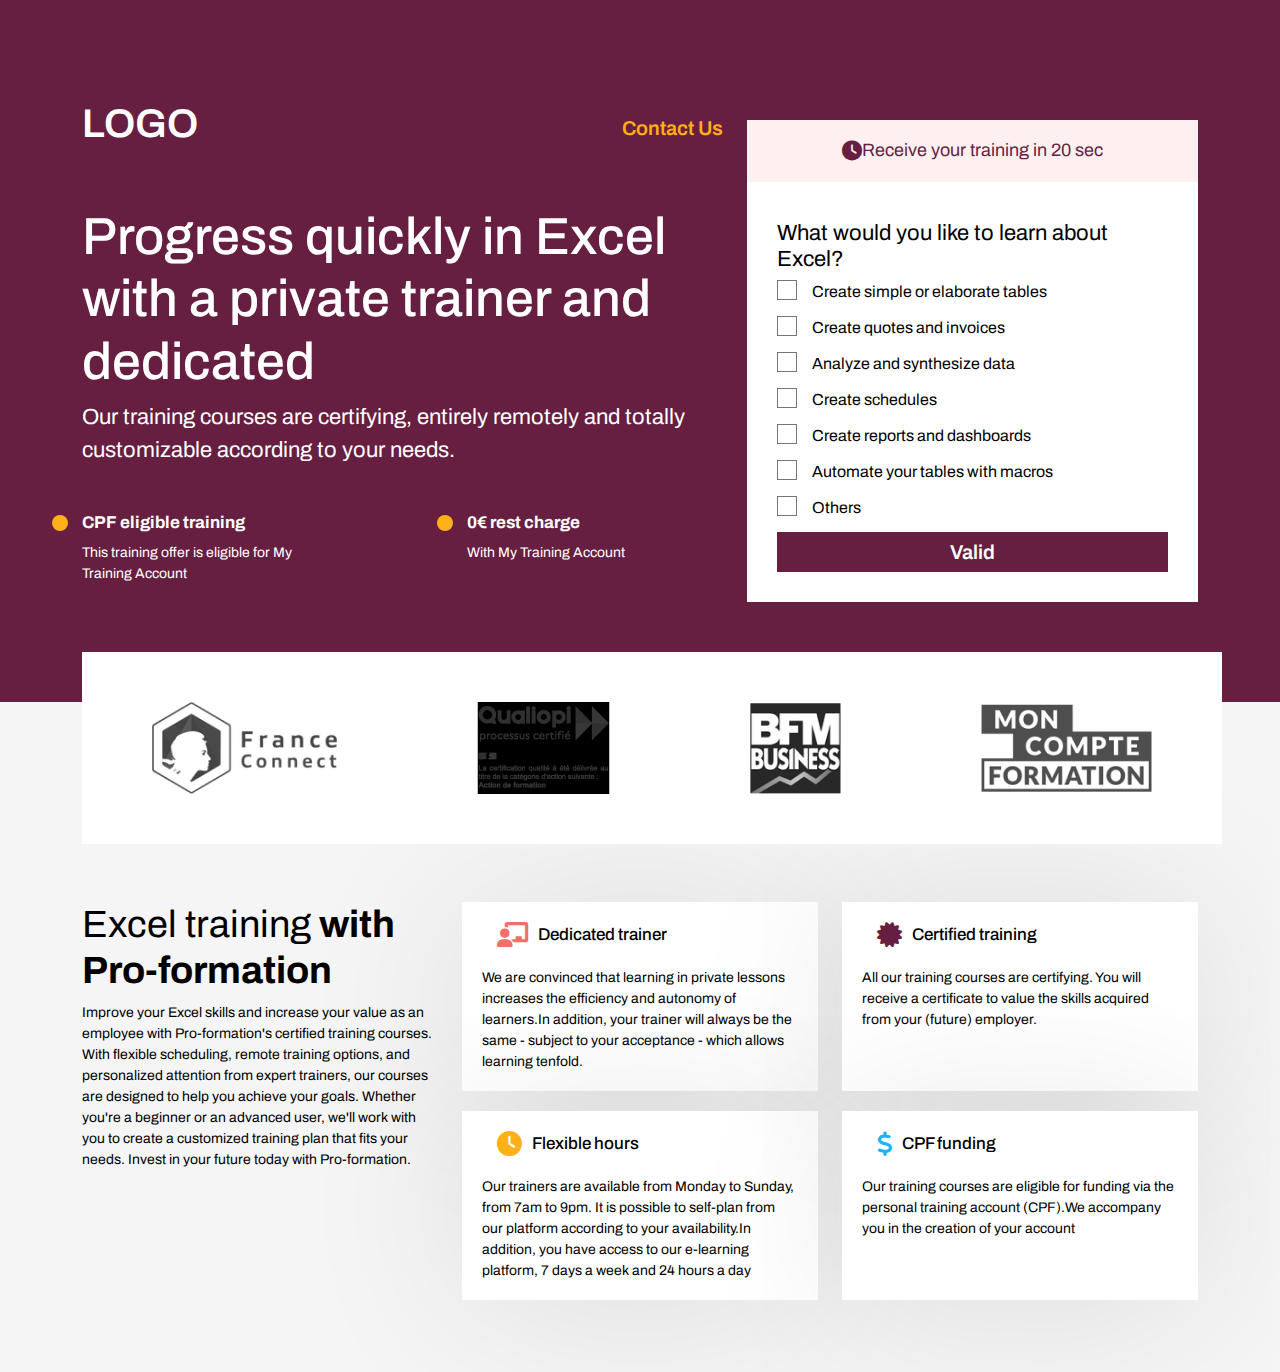
==== commit 0739425f: "files added" ====
--- a/second-project/index.html
+++ b/second-project/index.html
@@ -75,6 +75,50 @@
                 </div>
             </div>
         </div>
+        <div class="companies">
+            <div class="container">
+                <div class="row">
+                    <div class="col-xl-12 col-lg-12">
+                        <div class="panel">
+                            <img src="images/franceconnect.png" alt="">
+                            <img src="images/Rectangle.png" alt="">
+                            <img src="images/bfm-business.png" alt="">
+                            <img src="images/mon-compte-formation.png" alt="">
+                        </div>
+                    </div>
+                </div>
+            </div>
+        </div>
+        <div class="training">
+            <div class="container">
+                <div class="row">
+                    <div class="col-xl-4 col-lg-4">
+                        <h2>Excel training <strong>with Pro-formation</strong></h2>
+                        <p>Improve your Excel skills and increase your value as an employee with Pro-formation's certified training courses. With flexible scheduling, remote training options, and personalized attention from expert trainers, our courses are designed to help you achieve your goals. Whether you're a beginner or an advanced user, we'll work with you to create a customized training plan that fits your needs. Invest in your future today with Pro-formation.</p>
+                    </div>
+                    <div class="col-xl-4 col-lg-4">
+                        <div class="panel trainer">
+                            <div class="title"><i class="fa-solid fa-chalkboard-user"></i> <h4>Dedicated trainer</h4></div>
+                            <p>We are convinced that learning in private lessons increases the efficiency and autonomy of learners.In addition, your trainer will always be the same - subject to your acceptance - which allows learning tenfold.</p>
+                        </div>
+                        <div class="panel hours">
+                            <div class="title"><i class="fa-solid fa-clock"></i> <h4>Flexible hours</h4></div>
+                            <p>Our trainers are available from Monday to Sunday, from 7am to 9pm. It is possible to self-plan from our platform according to your availability.In addition, you have access to our e-learning platform, 7 days a week and 24 hours a day</p>
+                        </div>
+                    </div>
+                    <div class="col-xl-4 col-lg-4">
+                        <div class="panel certify">
+                            <div class="title"><i class="fa-solid fa-certificate"></i> <h4>Certified training</h4></div>
+                            <p>All our training courses are certifying. You will receive a certificate to value the skills acquired from your (future) employer.</p>
+                        </div>
+                        <div class="panel fund">
+                            <div class="title"><i class="fa-solid fa-dollar-sign"></i> <h4>CPF funding</h4></div>
+                            <p>Our training courses are eligible for funding via the personal training account (CPF).We accompany you in the creation of your account</p>
+                        </div>
+                    </div>
+                </div>
+            </div>
+        </div>
     </div>
 </body>
 </html>--- a/second-project/css/style.css
+++ b/second-project/css/style.css
@@ -1,6 +1,7 @@
 body{
     font-family: 'Archivo', sans-serif;
     background-color: #F5F5F5;
+    color: #000;
 }
 .clearfix{
     float: none;
@@ -169,4 +170,71 @@
     font-size: 20px;
     font-weight: 600;
     padding: 5px;
+}
+.section .companies .col-xl-12{
+    position: relative;
+}
+.section .companies .panel{
+    background-color: #fff;
+    padding: 50px 0;
+    display: flex;
+    justify-content: space-around;
+    align-items: center;
+    position: absolute;
+    top: -50px;
+    width: 100%;
+}
+.section .companies .panel img{
+    filter: grayscale(1);
+    height: auto;
+}
+.section .training{
+    padding: 200px 0 50px;
+}
+.section .training h2{
+    font-size: 38px;
+    font-weight: 400;
+    
+}
+.section .training h2 strong{
+    font-weight: 700;
+}
+.section .training p{
+    font-size: 14px;
+}
+.section .training .panel{
+    background-color: #fff;
+    box-shadow: 0px 4px 170px rgba(0, 0, 0, 0.1);
+    padding: 20px;
+    margin-bottom: 20px;
+    height: 45%;
+}
+.section .training .panel .title{
+    display: flex;
+    align-items: center;
+    padding: 0 15px 20px;
+}
+.section .training .panel .title i{
+    font-size: 25px;
+}
+.section .training .panel.trainer .title i{
+    color: #F16F69;
+}
+.section .training .panel.hours .title i{
+    color: #FFB117;
+}
+.section .training .panel.certify .title i{
+    color: #661F40;
+}
+.section .training .panel.fund .title i{
+    color: #1AB3F6;
+}
+.section .training .panel .title h4{
+    font-size: 17px;
+    margin: 0;
+    margin-left: 10px;   
+}
+.section .training .panel p{
+    font-size: 14px;
+    margin: 0;
 }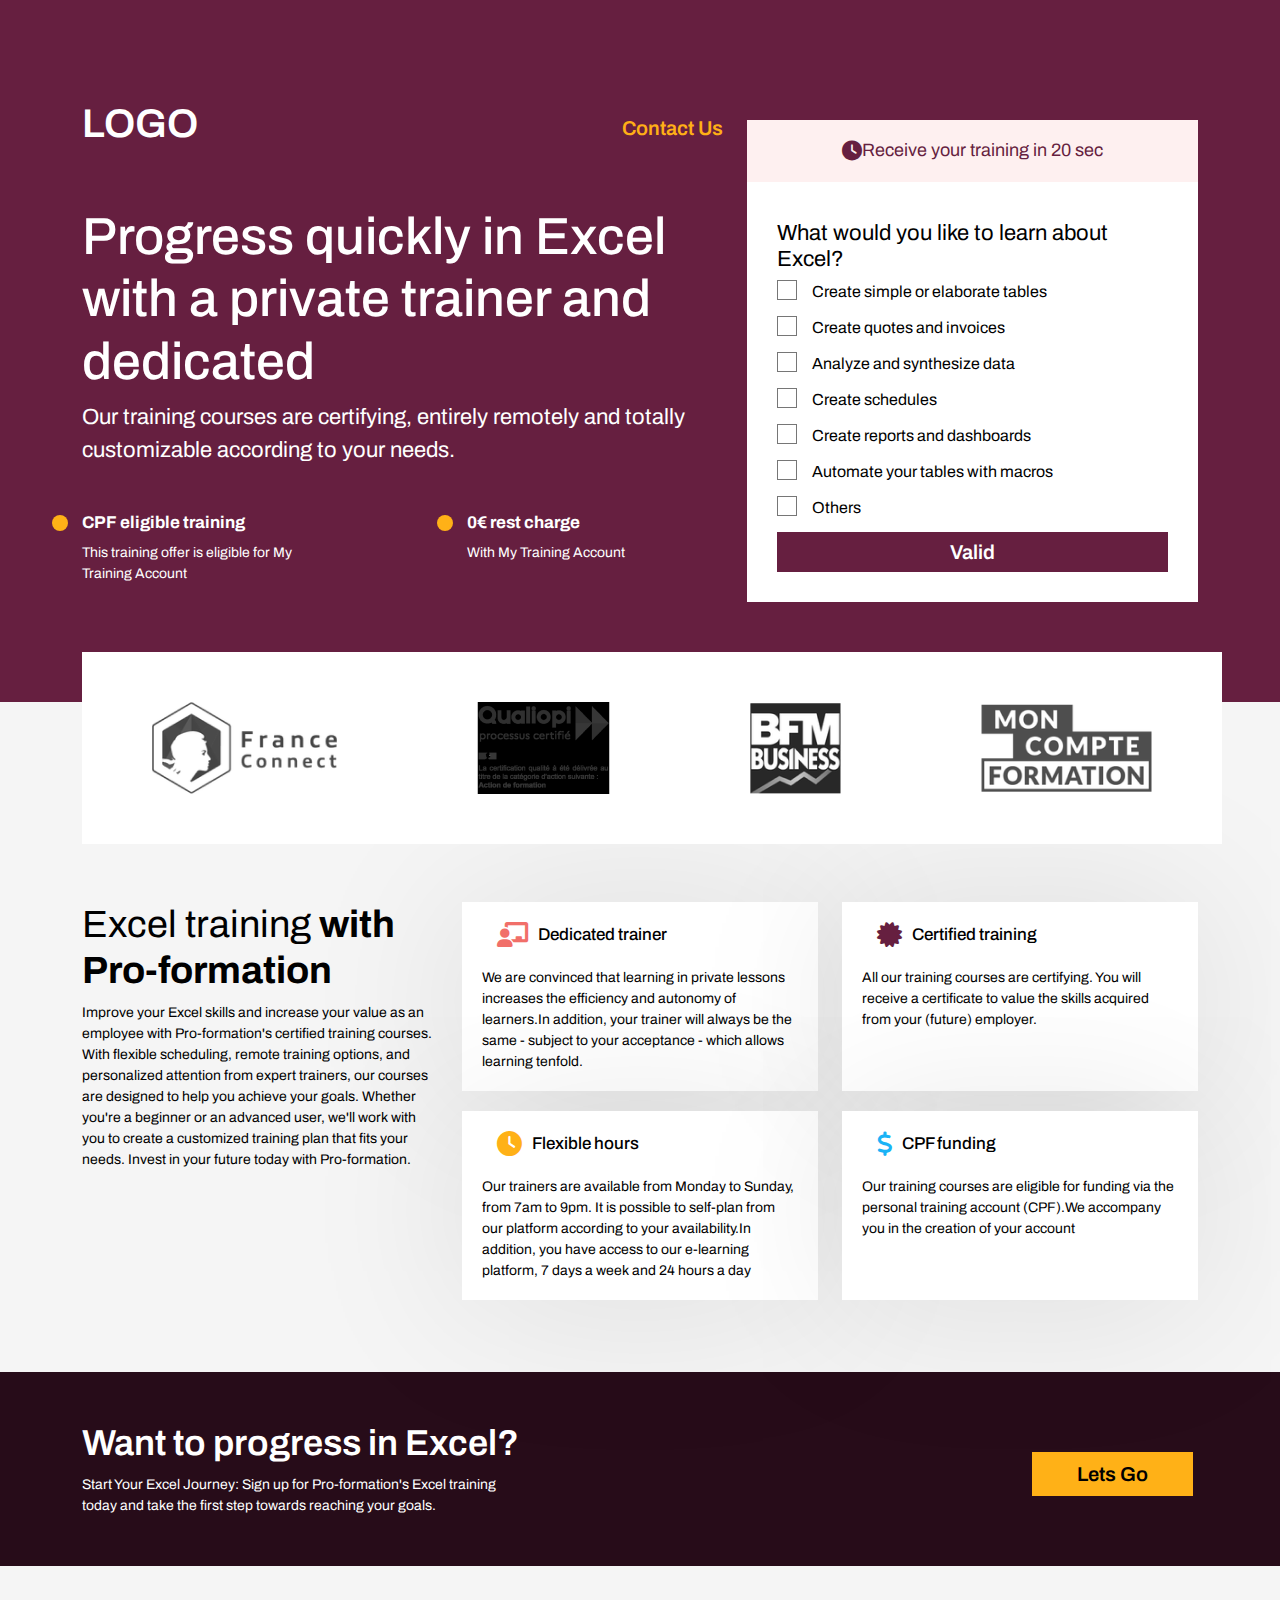
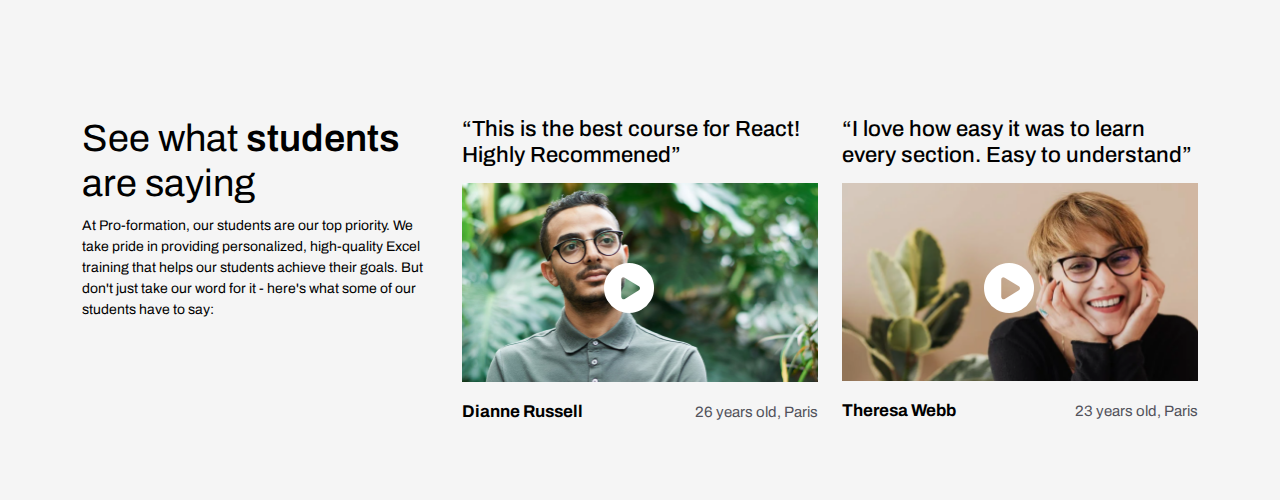
==== commit aaea7959: "additional work" ====
--- a/second-project/index.html
+++ b/second-project/index.html
@@ -119,6 +119,52 @@
                 </div>
             </div>
         </div>
+        <div class="excel">
+            <div class="container">
+                <div class="row">
+                    <div class="col-xl-5 col-lg-5">
+                        <h2>Want to progress in Excel?</h2>
+                        <p>Start Your Excel Journey: Sign up for Pro-formation's Excel training today and take the first step towards reaching your goals.</p>
+                    </div>
+                    <div class="col-xl-5 col-lg-5"></div>
+                    <div class="col-xl-2 col-lg-2">
+                        <a href="#">Lets Go</a>
+                    </div>
+                </div>
+            </div>
+        </div>
+        <div class="testimonials">
+            <div class="container">
+                <div class="row">
+                    <div class="col-xl-4 col-lg-4">
+                        <h2>See what <strong>students</strong> are saying</h2>
+                        <p>At Pro-formation, our students are our top priority. We take pride in providing personalized, high-quality Excel training that helps our students achieve their goals. But don't just take our word for it - here's what some of our students have to say:</p>
+                    </div>
+                    <div class="col-xl-4 col-lg-4">
+                        <h4>“This is the best course for React! Highly Recommened”</h4>
+                        <div class="play">
+                            <i class="fa-solid fa-play-circle"></i>
+                        </div>
+                        <img src="images/testimonial-1.png" alt="">
+                        <div class="details">
+                            <h5>Dianne Russell</h5>
+                            <h6>26 years old, Paris</h6>
+                        </div>
+                    </div>
+                    <div class="col-xl-4 col-lg-4">
+                        <h4>“I love how easy it was to learn every section. Easy to understand”</h4>
+                        <div class="play">
+                            <i class="fa-solid fa-play-circle"></i>
+                        </div>
+                        <img src="images/testimonial-2.png" alt="">
+                        <div class="details">
+                            <h5>Theresa Webb</h5>
+                            <h6>23 years old, Paris</h6>
+                        </div>
+                    </div>
+                </div>
+            </div>
+        </div>
     </div>
 </body>
 </html>--- a/second-project/css/style.css
+++ b/second-project/css/style.css
@@ -237,4 +237,72 @@
 .section .training .panel p{
     font-size: 14px;
     margin: 0;
+}
+.section .excel{
+    background-color: #270C19;
+    padding: 50px 0;
+    color: #fff;
+}
+.section .excel h2{
+    font-size: 36px;
+    font-weight: 600;
+}
+.section .excel p{
+    font-size: 14px;
+    margin: 0;
+}
+.section .excel a{
+    background-color: #FFB117;
+    padding: 7px 45px;
+    color: #000;
+    text-decoration: none;
+    font-size: 20px;
+    font-weight: 600;
+    margin-top: 30px;
+    display: inline-block;
+}
+.section .testimonials{
+    padding: 150px 0 50px;
+}
+.section .testimonials h2{
+    font-size: 38px;
+    font-weight: 400;
+}
+.section .testimonials h2 strong{
+    font-weight: 600;
+}
+.section .testimonials p{
+    font-size: 14px;
+}
+.section .testimonials h4{
+    font-size: 22px;
+    margin-bottom: 15px;
+}
+.section .testimonials img{
+    width: 100%;
+}
+.section .testimonials .play{
+    position: relative;
+}
+.section .testimonials .play i{
+    position: absolute;
+    top: 80px;
+    font-size: 50px;
+    left: 40%;
+    color: #fff;
+}
+.section .testimonials .details{
+    display: flex;
+    justify-content: space-between;
+    padding: 20px 0;
+    align-items: center;
+}
+.section .testimonials .details h5{
+    font-size: 17px;
+    font-weight: 700;
+}
+.section .testimonials .details h6{
+    font-size: 15px;
+    font-weight: 400;
+    color: #52525B;
 }